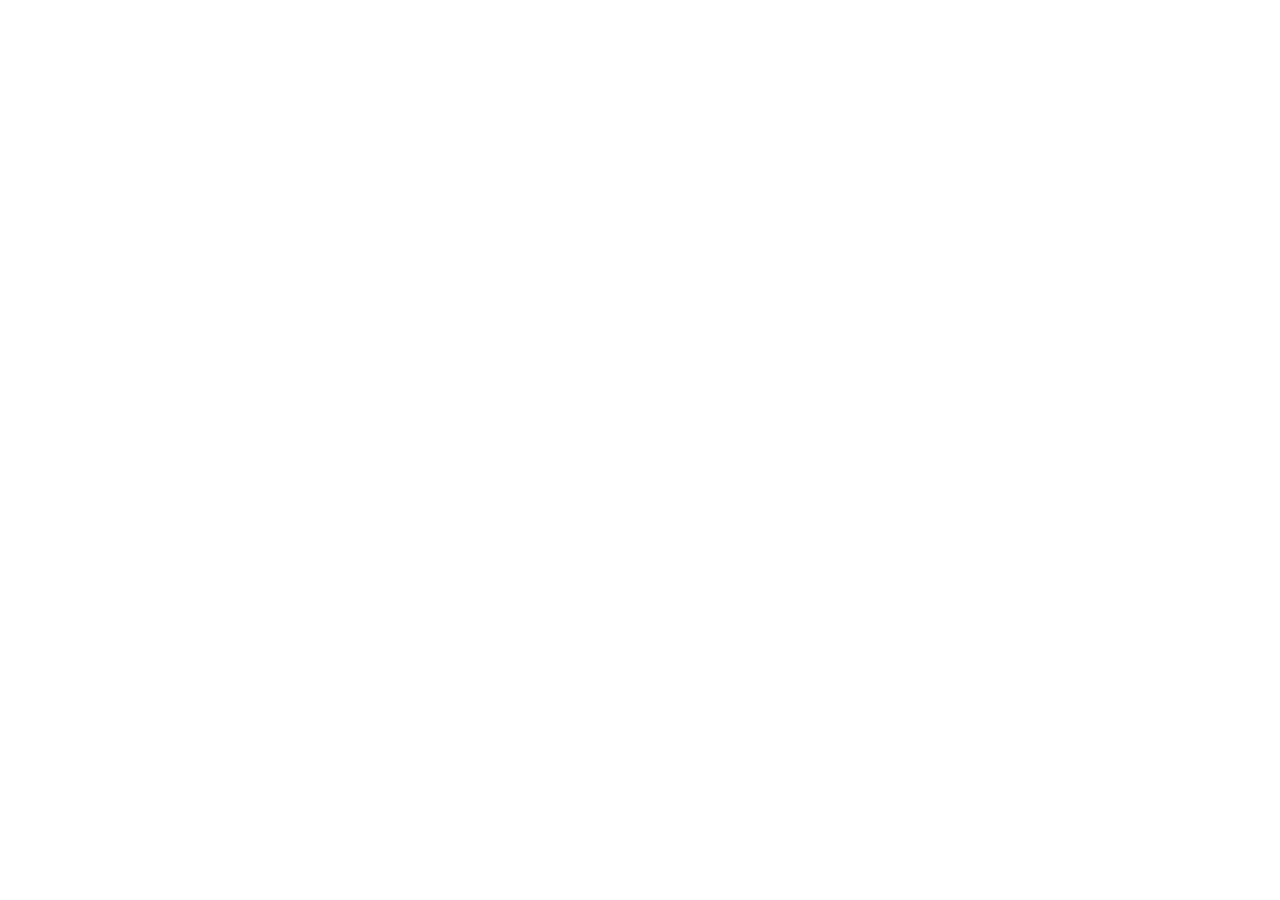
==== index.html @ c136e45e "Add files via upload" ====
<!doctype html><html lang="ja"><head><meta charset="utf-8"><meta name="viewport" content="width=device-width,initial-scale=1,viewport-fit=cover"><meta name="theme-color" content="#f6f5f1"><meta name="apple-mobile-web-app-capable" content="yes"><meta name="apple-mobile-web-app-status-bar-style" content="default"><meta name="apple-mobile-web-app-title" content="KNOWLEDGE"><link rel="manifest" href="./manifest.webmanifest"><link rel="apple-touch-icon" href="./assets/icon-180.png"><title>KNOWLEDGE / LAB — EDITORIAL</title><link rel="stylesheet" href="./editorial/style.css"></head><body><div id="app"></div><script type="module" src="./editorial/index.js"></script><script>if('serviceWorker'in navigator){addEventListener('load',()=>navigator.serviceWorker.register('./sw.js').catch(()=>{}))}</script></body></html>
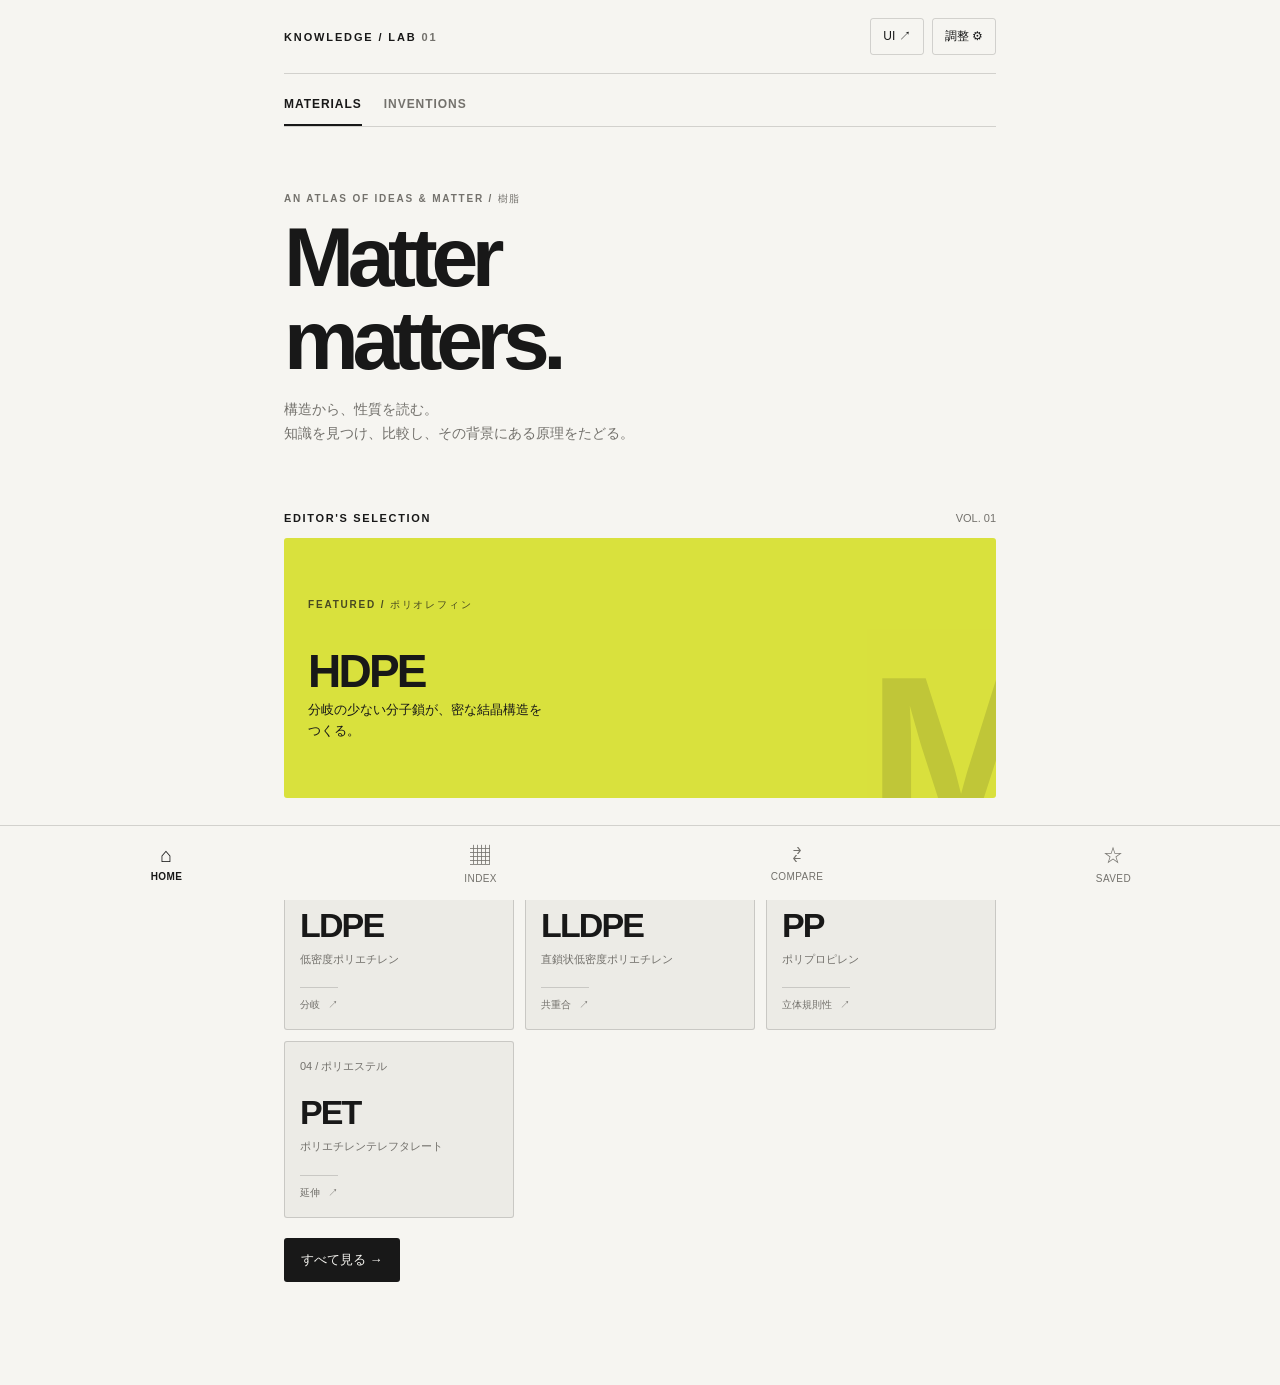
==== commit 08044bfa: "Add files via upload" ====
--- a/index.html
+++ b/index.html
@@ -1 +1 @@
-<!doctype html><html lang="ja"><head><meta charset="utf-8"><meta name="viewport" content="width=device-width,initial-scale=1,viewport-fit=cover"><meta name="theme-color" content="#f6f5f1"><meta name="apple-mobile-web-app-capable" content="yes"><meta name="apple-mobile-web-app-status-bar-style" content="default"><meta name="apple-mobile-web-app-title" content="KNOWLEDGE"><link rel="manifest" href="./manifest.webmanifest"><link rel="apple-touch-icon" href="./assets/icon-180.png"><title>KNOWLEDGE / LAB — EDITORIAL</title><link rel="stylesheet" href="./editorial/style.css"></head><body><div id="app"></div><script type="module" src="./editorial/index.js"></script><script>if('serviceWorker'in navigator){addEventListener('load',()=>navigator.serviceWorker.register('./sw.js').catch(()=>{}))}</script></body></html>
+<!doctype html><html lang="ja"><head><meta charset="utf-8"><meta name="viewport" content="width=device-width,initial-scale=1,viewport-fit=cover"><meta name="theme-color" content="#f6f5f1"><meta name="apple-mobile-web-app-capable" content="yes"><meta name="apple-mobile-web-app-status-bar-style" content="default"><meta name="apple-mobile-web-app-title" content="KNOWLEDGE"><link rel="manifest" href="./manifest.webmanifest"><link rel="apple-touch-icon" href="./assets/icon-180.png?v=05"><title>KNOWLEDGE / LAB — EDITORIAL</title><link rel="stylesheet" href="./editorial/style.css"></head><body><div id="app"></div><script type="module" src="./editorial/index.js"></script><script>if('serviceWorker'in navigator){addEventListener('load',()=>navigator.serviceWorker.register('./sw.js').catch(()=>{}))}</script></body></html>
--- a/editorial/style.css
+++ b/editorial/style.css
@@ -0,0 +1 @@
+:root{font-family:-apple-system,BlinkMacSystemFont,'Helvetica Neue',Arial,sans-serif;font-synthesis:none}*{box-sizing:border-box}html,body{margin:0;min-height:100%;overscroll-behavior-y:none}button,input,select{font:inherit}button{cursor:pointer}#app{min-height:100dvh;background:var(--bg);color:var(--text);font-size:calc(15px * var(--scale));padding-bottom:calc(78px + env(safe-area-inset-bottom));transition:background .18s,color .18s}.shell{width:100%;max-width:780px;margin:auto;padding:calc(env(safe-area-inset-top) + 18px) var(--space) 25px}.topbar{display:flex;align-items:center;justify-content:space-between;gap:12px;padding-bottom:18px;border-bottom:1px solid var(--line)}.mark{font-size:11px;font-weight:800;letter-spacing:.17em;white-space:nowrap}.topactions{display:flex;align-items:center;gap:8px}.quiet{border:1px solid var(--line);background:transparent;color:var(--text);padding:9px 12px;border-radius:var(--radius);font-size:12px}.quiet:active,.tap:active{opacity:.65}.eyebrow{font-size:10px;font-weight:800;letter-spacing:.18em;text-transform:uppercase;color:var(--muted)}.hero{padding:36px 0 22px}.hero h1{margin:10px 0 16px;font-weight:750;font-size:clamp(42px,14vw,84px);line-height:.99;letter-spacing:-.075em;overflow-wrap:anywhere}.hero p{max-width:400px;line-height:1.7;color:var(--muted);font-size:14px}.big-numeral{font-weight:300;font-size:70px;line-height:1;letter-spacing:-.08em}.tabs{display:flex;border-bottom:1px solid var(--line);margin:10px 0 25px;gap:22px}.tab{border:0;border-bottom:2px solid transparent;padding:13px 0;background:transparent;color:var(--muted);font-size:12px;font-weight:750;letter-spacing:.08em}.tab[aria-selected=true]{border-color:var(--text);color:var(--text)}.sectionhead{display:flex;justify-content:space-between;align-items:center;gap:8px;margin:30px 0 14px}.sectionhead h2{font-size:11px;letter-spacing:.15em;margin:0}.count{font-size:11px;color:var(--muted)}.feature{display:block;width:100%;text-align:left;background:var(--accent);color:var(--accentText);border:0;border-radius:var(--radius);padding:24px;position:relative;overflow:hidden;min-height:230px;margin:3px 0 22px}.feature .fx{position:absolute;right:-34px;bottom:-70px;font-size:225px;line-height:1;opacity:.13;font-weight:900;letter-spacing:-.11em}.feature .f-title{position:relative;margin:36px 0 6px;font-size:46px;line-height:1;letter-spacing:-.06em;font-weight:800}.feature .f-lead{position:relative;max-width:240px;font-size:13px;line-height:1.6}.feature .eyebrow{color:inherit;opacity:.75}.cards{display:grid;grid-template-columns:repeat(2,minmax(0,1fr));gap:var(--gap)}.tile{background:var(--panel);border:1px solid var(--line);border-radius:var(--radius);padding:17px 15px;min-height:164px;text-align:left;color:var(--text);display:flex;flex-direction:column;justify-content:space-between;gap:20px;min-width:0}.tile .index{color:var(--muted);font-size:11px}.tile .title{font-size:clamp(21px,6vw,34px);font-weight:750;letter-spacing:-.055em;line-height:1.06;overflow-wrap:anywhere}.tile .sub{font-size:11px;line-height:1.5;color:var(--muted);margin-top:8px}.tile .tag{font-size:10px;border-top:1px solid var(--line);padding-top:10px;color:var(--muted)}.filters{display:flex;gap:8px;overflow:auto;padding:3px 0 12px;scrollbar-width:none}.chip{border:1px solid var(--line);border-radius:100px;padding:8px 12px;background:transparent;color:var(--text);font-size:11px;white-space:nowrap}.chip.active{background:var(--text);color:var(--bg)}.search{width:100%;padding:13px 14px;margin:3px 0 12px;background:var(--panel);border:1px solid var(--line);color:var(--text);border-radius:var(--radius);outline-color:var(--accent)}.bottom{position:fixed;bottom:0;left:0;right:0;background:var(--bg);border-top:1px solid var(--line);padding:9px 12px calc(9px + env(safe-area-inset-bottom));z-index:30;display:flex;justify-content:space-around;gap:5px}.nav{background:none;border:0;color:var(--muted);font-size:10px;letter-spacing:.04em;padding:7px 9px;min-width:66px}.nav strong{font-size:20px;display:block;font-weight:400;margin-bottom:4px}.nav.active{color:var(--text);font-weight:700}.backline{display:flex;align-items:center;justify-content:space-between;margin:22px 0 16px}.back{background:none;border:none;color:var(--text);padding:5px 0;font-size:12px;font-weight:700}.detail h1{font-size:clamp(45px,14vw,83px);margin:16px 0 8px;line-height:1;letter-spacing:-.075em;overflow-wrap:anywhere}.detail .subtitle{font-size:15px;color:var(--muted);line-height:1.5}.statement{font-size:clamp(22px,6vw,34px);font-weight:650;letter-spacing:-.045em;line-height:1.4;margin:31px 0}.paragraph{font-size:15px;line-height:1.95;margin:14px 0 27px}.rule{border:0;border-top:1px solid var(--line);margin:24px 0}.facts{display:grid;grid-template-columns:1fr;gap:0}.fact{display:grid;grid-template-columns:40% 60%;padding:13px 0;border-bottom:1px solid var(--line);font-size:13px;gap:10px}.fact span:first-child{color:var(--muted)}.question{background:var(--panel);padding:23px;border-left:4px solid var(--accent);border-radius:var(--radius);font-size:18px;line-height:1.5;margin:24px 0}.relgrid{display:flex;flex-wrap:wrap;gap:8px}.primary{display:inline-block;border:0;background:var(--text);color:var(--bg);border-radius:var(--radius);padding:13px 17px;font-weight:700;font-size:13px}.primary:disabled{opacity:.35}.compare-picker{display:flex;align-items:center;justify-content:space-between;gap:12px;padding:13px 0;border-bottom:1px solid var(--line)}.compare-picker label{font-weight:650;font-size:15px;flex:1}.compare-picker span{display:block;color:var(--muted);font-size:11px;font-weight:400;margin-top:3px}.compare-picker input{width:22px;height:22px;accent-color:var(--accent)}.comparetable{width:100%;border-collapse:collapse;font-size:12px;table-layout:fixed}.comparetable th,.comparetable td{border-bottom:1px solid var(--line);padding:13px 6px;text-align:left;vertical-align:top;overflow-wrap:anywhere}.comparetable th{font-size:11px;color:var(--muted)}.setting{margin:22px 0}.setting label{display:flex;justify-content:space-between;font-weight:650;font-size:13px;margin-bottom:10px}.setting input[type=range]{width:100%;accent-color:var(--accent)}.colorrow{display:grid;grid-template-columns:repeat(3,1fr);gap:10px}.colorcell{min-width:0}.colorcell label{font-size:11px;display:block;color:var(--muted);margin-bottom:6px}.colorcell input{width:100%;height:42px;background:none;border:1px solid var(--line);border-radius:var(--radius);padding:3px}.note{font-size:12px;color:var(--muted);line-height:1.7}.chooser{position:fixed;inset:0;background:#15151593;z-index:80;display:flex;align-items:flex-end;justify-content:center}.sheet{background:var(--bg);color:var(--text);border-radius:22px 22px 0 0;padding:24px 20px calc(28px + env(safe-area-inset-bottom));width:100%;max-width:650px}.sheet h2{font-size:22px;letter-spacing:-.04em}.sheetitem{display:flex;justify-content:space-between;border:1px solid var(--line);margin:9px 0;padding:18px 16px;border-radius:var(--radius);font-size:14px}.sheetitem.disabled{opacity:.48}.empty{padding:28px 12px;background:var(--panel);border-radius:var(--radius);font-size:13px;color:var(--muted);line-height:1.7}.skiplink{position:absolute;left:-9999px}.skiplink:focus{left:10px;top:10px;z-index:100;background:white;color:black;padding:10px}@media(min-width:600px){.shell{padding-left:34px;padding-right:34px}.cards{grid-template-columns:repeat(3,1fr)}.feature{min-height:260px}}
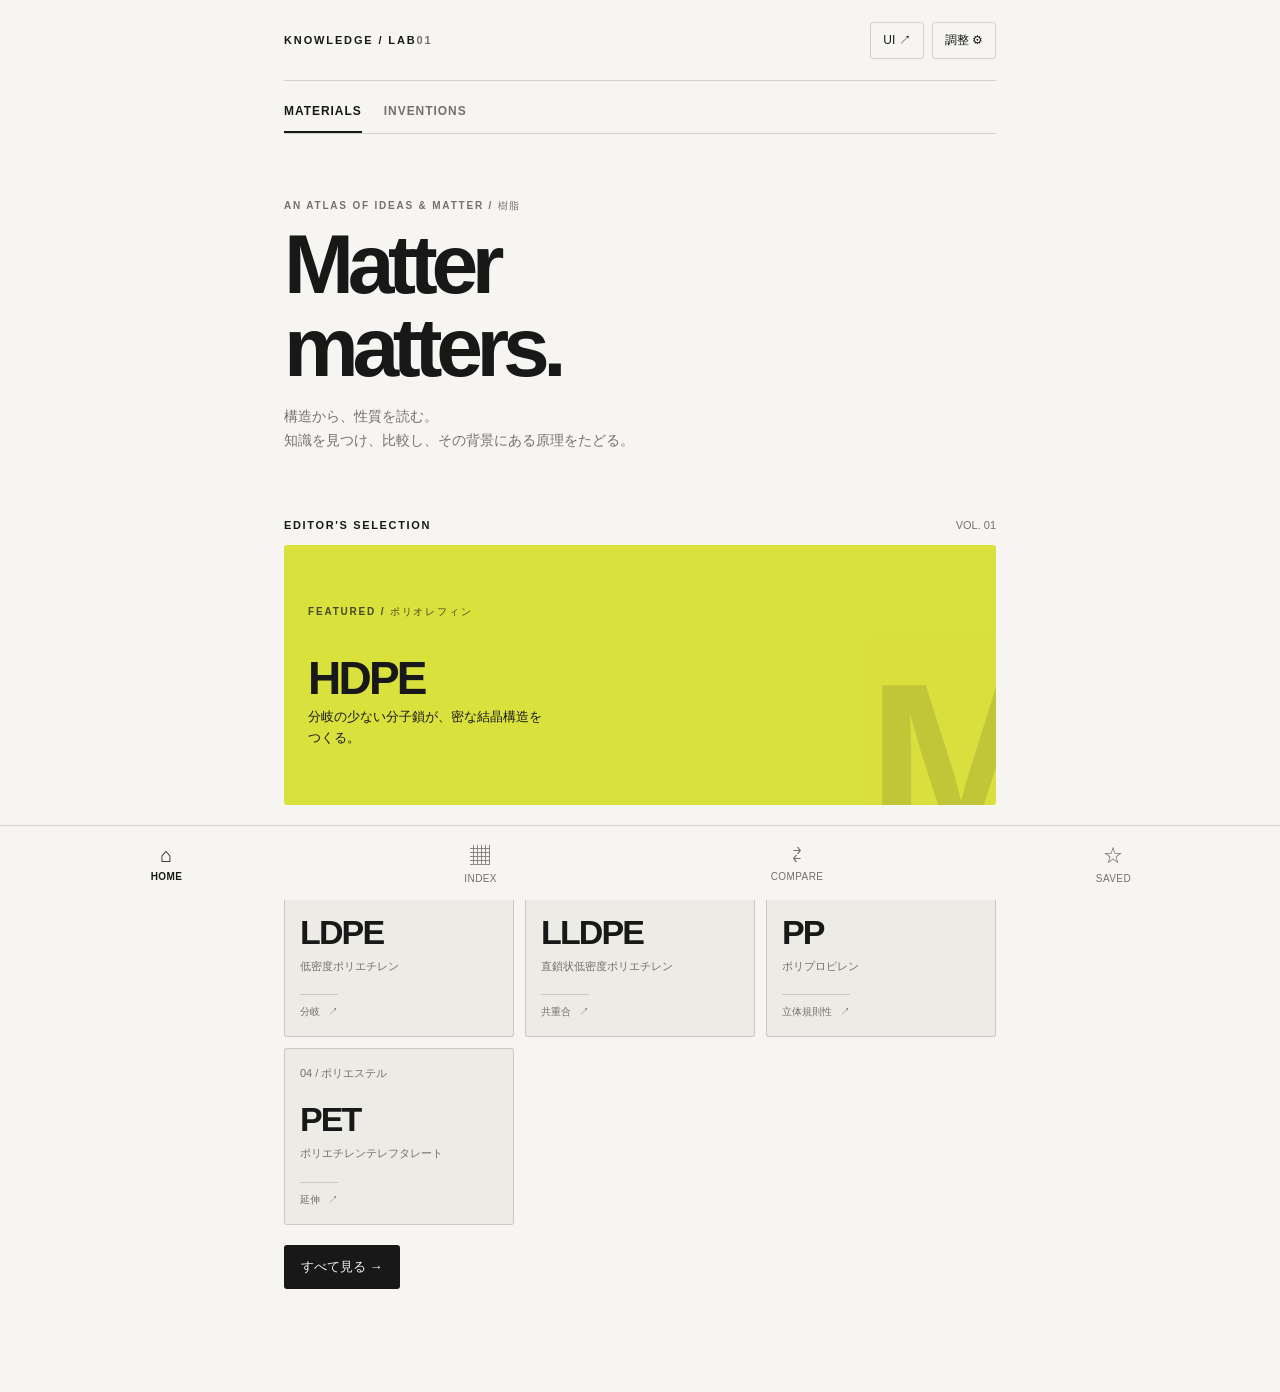
==== commit b0d540bb: "Add files via upload" ====
--- a/index.html
+++ b/index.html
@@ -1 +1 @@
-<!doctype html><html lang="ja"><head><meta charset="utf-8"><meta name="viewport" content="width=device-width,initial-scale=1,viewport-fit=cover"><meta name="theme-color" content="#f6f5f1"><meta name="apple-mobile-web-app-capable" content="yes"><meta name="apple-mobile-web-app-status-bar-style" content="default"><meta name="apple-mobile-web-app-title" content="KNOWLEDGE"><link rel="manifest" href="./manifest.webmanifest"><link rel="apple-touch-icon" href="./assets/icon-180.png?v=05"><title>KNOWLEDGE / LAB — EDITORIAL</title><link rel="stylesheet" href="./editorial/style.css"></head><body><div id="app"></div><script type="module" src="./editorial/index.js"></script><script>if('serviceWorker'in navigator){addEventListener('load',()=>navigator.serviceWorker.register('./sw.js').catch(()=>{}))}</script></body></html>
+<!doctype html><html lang="ja"><head><meta charset="utf-8"><meta name="viewport" content="width=device-width,initial-scale=1,viewport-fit=cover"><meta name="theme-color" content="#f6f5f1"><meta name="apple-mobile-web-app-capable" content="yes"><meta name="apple-mobile-web-app-status-bar-style" content="default"><meta name="apple-mobile-web-app-title" content="KNOWLEDGE"><link rel="manifest" href="./manifest.webmanifest"><link rel="apple-touch-icon" href="./assets/icon-180.png?v=06"><title>KNOWLEDGE / LAB — EDITORIAL</title><link rel="stylesheet" href="./editorial/style.css"></head><body><div id="app"></div><script type="module" src="./editorial/index.js"></script><script>if('serviceWorker'in navigator){addEventListener('load',()=>navigator.serviceWorker.register('./sw.js').catch(()=>{}))}</script></body></html>
--- a/editorial/style.css
+++ b/editorial/style.css
@@ -1 +1,14 @@
 :root{font-family:-apple-system,BlinkMacSystemFont,'Helvetica Neue',Arial,sans-serif;font-synthesis:none}*{box-sizing:border-box}html,body{margin:0;min-height:100%;overscroll-behavior-y:none}button,input,select{font:inherit}button{cursor:pointer}#app{min-height:100dvh;background:var(--bg);color:var(--text);font-size:calc(15px * var(--scale));padding-bottom:calc(78px + env(safe-area-inset-bottom));transition:background .18s,color .18s}.shell{width:100%;max-width:780px;margin:auto;padding:calc(env(safe-area-inset-top) + 18px) var(--space) 25px}.topbar{display:flex;align-items:center;justify-content:space-between;gap:12px;padding-bottom:18px;border-bottom:1px solid var(--line)}.mark{font-size:11px;font-weight:800;letter-spacing:.17em;white-space:nowrap}.topactions{display:flex;align-items:center;gap:8px}.quiet{border:1px solid var(--line);background:transparent;color:var(--text);padding:9px 12px;border-radius:var(--radius);font-size:12px}.quiet:active,.tap:active{opacity:.65}.eyebrow{font-size:10px;font-weight:800;letter-spacing:.18em;text-transform:uppercase;color:var(--muted)}.hero{padding:36px 0 22px}.hero h1{margin:10px 0 16px;font-weight:750;font-size:clamp(42px,14vw,84px);line-height:.99;letter-spacing:-.075em;overflow-wrap:anywhere}.hero p{max-width:400px;line-height:1.7;color:var(--muted);font-size:14px}.big-numeral{font-weight:300;font-size:70px;line-height:1;letter-spacing:-.08em}.tabs{display:flex;border-bottom:1px solid var(--line);margin:10px 0 25px;gap:22px}.tab{border:0;border-bottom:2px solid transparent;padding:13px 0;background:transparent;color:var(--muted);font-size:12px;font-weight:750;letter-spacing:.08em}.tab[aria-selected=true]{border-color:var(--text);color:var(--text)}.sectionhead{display:flex;justify-content:space-between;align-items:center;gap:8px;margin:30px 0 14px}.sectionhead h2{font-size:11px;letter-spacing:.15em;margin:0}.count{font-size:11px;color:var(--muted)}.feature{display:block;width:100%;text-align:left;background:var(--accent);color:var(--accentText);border:0;border-radius:var(--radius);padding:24px;position:relative;overflow:hidden;min-height:230px;margin:3px 0 22px}.feature .fx{position:absolute;right:-34px;bottom:-70px;font-size:225px;line-height:1;opacity:.13;font-weight:900;letter-spacing:-.11em}.feature .f-title{position:relative;margin:36px 0 6px;font-size:46px;line-height:1;letter-spacing:-.06em;font-weight:800}.feature .f-lead{position:relative;max-width:240px;font-size:13px;line-height:1.6}.feature .eyebrow{color:inherit;opacity:.75}.cards{display:grid;grid-template-columns:repeat(2,minmax(0,1fr));gap:var(--gap)}.tile{background:var(--panel);border:1px solid var(--line);border-radius:var(--radius);padding:17px 15px;min-height:164px;text-align:left;color:var(--text);display:flex;flex-direction:column;justify-content:space-between;gap:20px;min-width:0}.tile .index{color:var(--muted);font-size:11px}.tile .title{font-size:clamp(21px,6vw,34px);font-weight:750;letter-spacing:-.055em;line-height:1.06;overflow-wrap:anywhere}.tile .sub{font-size:11px;line-height:1.5;color:var(--muted);margin-top:8px}.tile .tag{font-size:10px;border-top:1px solid var(--line);padding-top:10px;color:var(--muted)}.filters{display:flex;gap:8px;overflow:auto;padding:3px 0 12px;scrollbar-width:none}.chip{border:1px solid var(--line);border-radius:100px;padding:8px 12px;background:transparent;color:var(--text);font-size:11px;white-space:nowrap}.chip.active{background:var(--text);color:var(--bg)}.search{width:100%;padding:13px 14px;margin:3px 0 12px;background:var(--panel);border:1px solid var(--line);color:var(--text);border-radius:var(--radius);outline-color:var(--accent)}.bottom{position:fixed;bottom:0;left:0;right:0;background:var(--bg);border-top:1px solid var(--line);padding:9px 12px calc(9px + env(safe-area-inset-bottom));z-index:30;display:flex;justify-content:space-around;gap:5px}.nav{background:none;border:0;color:var(--muted);font-size:10px;letter-spacing:.04em;padding:7px 9px;min-width:66px}.nav strong{font-size:20px;display:block;font-weight:400;margin-bottom:4px}.nav.active{color:var(--text);font-weight:700}.backline{display:flex;align-items:center;justify-content:space-between;margin:22px 0 16px}.back{background:none;border:none;color:var(--text);padding:5px 0;font-size:12px;font-weight:700}.detail h1{font-size:clamp(45px,14vw,83px);margin:16px 0 8px;line-height:1;letter-spacing:-.075em;overflow-wrap:anywhere}.detail .subtitle{font-size:15px;color:var(--muted);line-height:1.5}.statement{font-size:clamp(22px,6vw,34px);font-weight:650;letter-spacing:-.045em;line-height:1.4;margin:31px 0}.paragraph{font-size:15px;line-height:1.95;margin:14px 0 27px}.rule{border:0;border-top:1px solid var(--line);margin:24px 0}.facts{display:grid;grid-template-columns:1fr;gap:0}.fact{display:grid;grid-template-columns:40% 60%;padding:13px 0;border-bottom:1px solid var(--line);font-size:13px;gap:10px}.fact span:first-child{color:var(--muted)}.question{background:var(--panel);padding:23px;border-left:4px solid var(--accent);border-radius:var(--radius);font-size:18px;line-height:1.5;margin:24px 0}.relgrid{display:flex;flex-wrap:wrap;gap:8px}.primary{display:inline-block;border:0;background:var(--text);color:var(--bg);border-radius:var(--radius);padding:13px 17px;font-weight:700;font-size:13px}.primary:disabled{opacity:.35}.compare-picker{display:flex;align-items:center;justify-content:space-between;gap:12px;padding:13px 0;border-bottom:1px solid var(--line)}.compare-picker label{font-weight:650;font-size:15px;flex:1}.compare-picker span{display:block;color:var(--muted);font-size:11px;font-weight:400;margin-top:3px}.compare-picker input{width:22px;height:22px;accent-color:var(--accent)}.comparetable{width:100%;border-collapse:collapse;font-size:12px;table-layout:fixed}.comparetable th,.comparetable td{border-bottom:1px solid var(--line);padding:13px 6px;text-align:left;vertical-align:top;overflow-wrap:anywhere}.comparetable th{font-size:11px;color:var(--muted)}.setting{margin:22px 0}.setting label{display:flex;justify-content:space-between;font-weight:650;font-size:13px;margin-bottom:10px}.setting input[type=range]{width:100%;accent-color:var(--accent)}.colorrow{display:grid;grid-template-columns:repeat(3,1fr);gap:10px}.colorcell{min-width:0}.colorcell label{font-size:11px;display:block;color:var(--muted);margin-bottom:6px}.colorcell input{width:100%;height:42px;background:none;border:1px solid var(--line);border-radius:var(--radius);padding:3px}.note{font-size:12px;color:var(--muted);line-height:1.7}.chooser{position:fixed;inset:0;background:#15151593;z-index:80;display:flex;align-items:flex-end;justify-content:center}.sheet{background:var(--bg);color:var(--text);border-radius:22px 22px 0 0;padding:24px 20px calc(28px + env(safe-area-inset-bottom));width:100%;max-width:650px}.sheet h2{font-size:22px;letter-spacing:-.04em}.sheetitem{display:flex;justify-content:space-between;border:1px solid var(--line);margin:9px 0;padding:18px 16px;border-radius:var(--radius);font-size:14px}.sheetitem.disabled{opacity:.48}.empty{padding:28px 12px;background:var(--panel);border-radius:var(--radius);font-size:13px;color:var(--muted);line-height:1.7}.skiplink{position:absolute;left:-9999px}.skiplink:focus{left:10px;top:10px;z-index:100;background:white;color:black;padding:10px}@media(min-width:600px){.shell{padding-left:34px;padding-right:34px}.cards{grid-template-columns:repeat(3,1fr)}.feature{min-height:260px}}
+
+/* App title is a shared home-navigation control. */
+.app-home{appearance:none;-webkit-appearance:none;display:inline-flex;align-items:center;gap:0;background:transparent;border:0;box-shadow:none;color:inherit;padding:10px 0;margin:0;text-align:left;cursor:pointer;line-height:1.3;min-height:44px;touch-action:manipulation}.app-home:focus-visible{outline:2px solid currentColor;outline-offset:3px}.app-home:active{opacity:.65}
+
+/* v0.5: user-supplied image as an editorial hero; overlay is optional */
+.feature.has-photo{background:var(--text);color:#fff;isolation:isolate}
+.feature .featured-image{position:absolute;inset:0;width:100%;height:100%;object-fit:cover;z-index:-1;filter:brightness(.56)}
+.feature.has-photo .fx{display:none}
+.item-photo{display:block;width:100%;height:100%;object-fit:cover}
+.detail-image{position:relative;width:100%;aspect-ratio:4/3;margin:20px 0 12px;overflow:hidden;border-radius:var(--radius);background:var(--panel)}
+.detail-image .image-caption{position:absolute;bottom:0;left:0;right:0;padding:35px 20px 19px;color:#fff;background:linear-gradient(transparent,#111a);font-weight:800;font-size:clamp(25px,7vw,52px);letter-spacing:-.05em;line-height:1.1}
+.image-tools{display:flex;gap:8px;flex-wrap:wrap;align-items:center;margin:0 0 18px}
+.image-pick{display:inline-flex;align-items:center;cursor:pointer}
